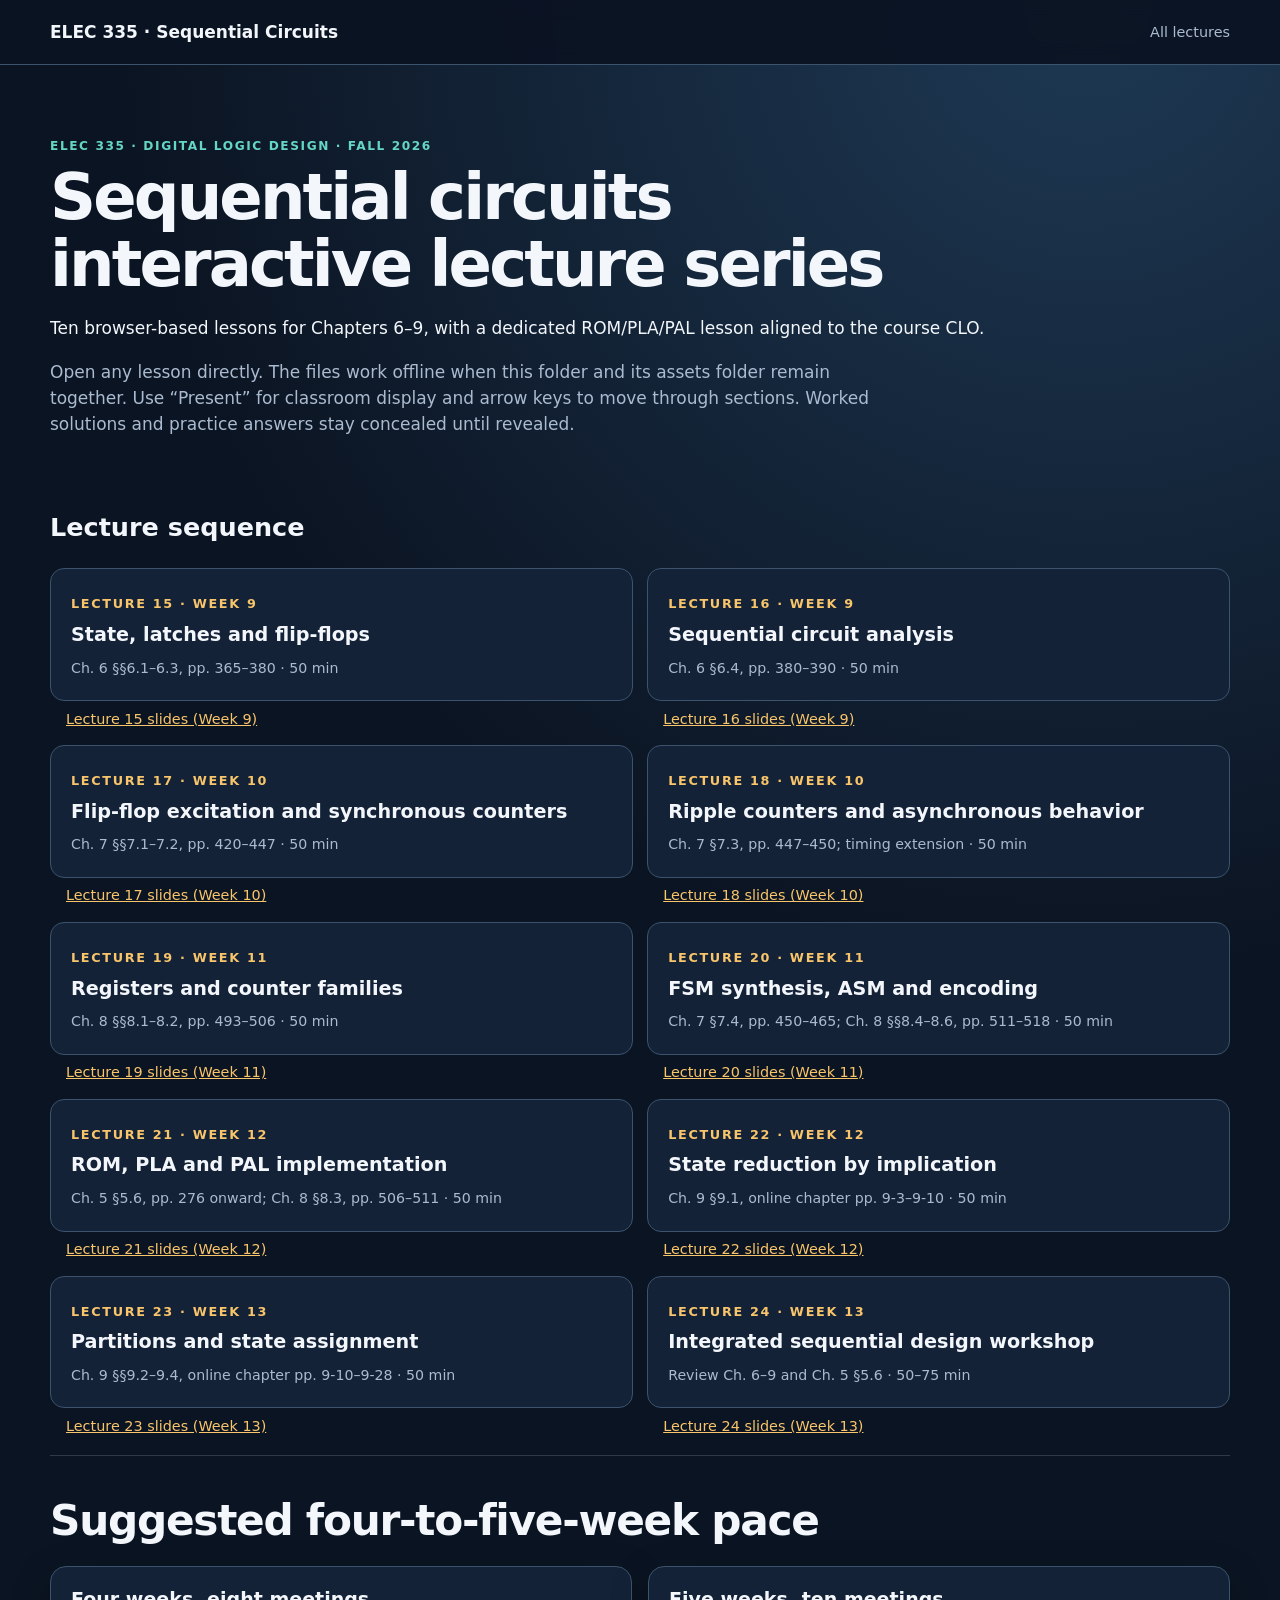
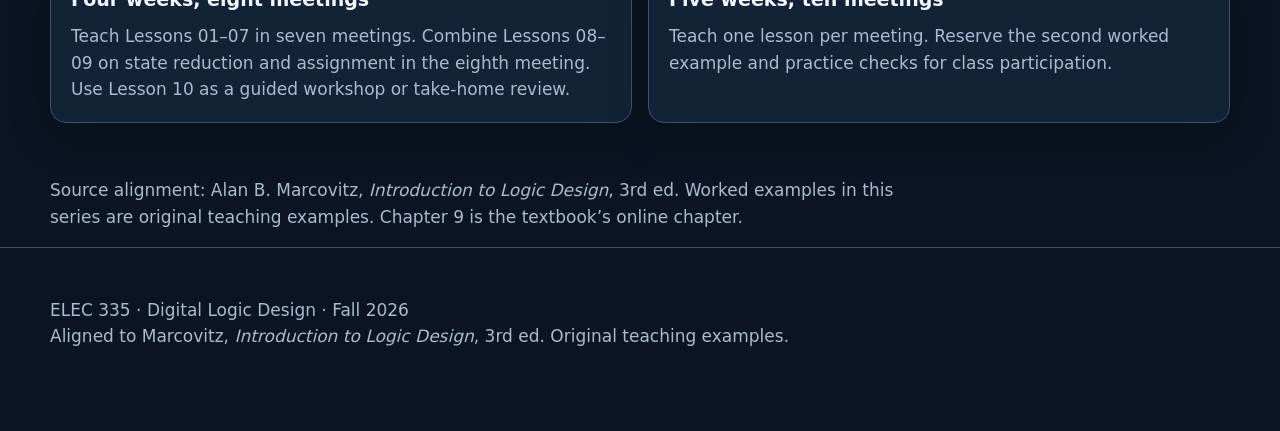
==== index.html @ 17458461 "Publish ELEC 335 sequential circuits lessons" ====
<!doctype html>
<html lang="en">
<head>
  <meta charset="utf-8">
  <meta name="viewport" content="width=device-width, initial-scale=1">
  <meta name="theme-color" content="#0b1422">
  <title>Sequential Circuits · ELEC 335</title>
  <link rel="stylesheet" href="assets/style.css">
  <script src="assets/lessons.js" defer></script>
  <script src="assets/app.js" defer></script>
</head>
<body>
  <a class="skip" href="#app">Skip to lesson</a>
  <header class="topbar"><div class="wrap">
    <a class="brand" href="index.html">ELEC 335 · Sequential Circuits</a>
    <nav aria-label="Course navigation"><a href="index.html">All lectures</a></nav>
  </div></header>
  <main id="app" class="wrap"></main>
  <footer class="footer"><div class="wrap">
    <p>ELEC 335 · Digital Logic Design · Fall 2026<br>Aligned to Marcovitz, <em>Introduction to Logic Design</em>, 3rd ed. Original teaching examples.</p>
  </div></footer>
  
</body>
</html>
---- assets/style.css ----
:root{--bg:#0b1422;--surface:#142237;--surface2:#1b2d45;--ink:#f3f7fc;--muted:#aabbd0;--line:#3b536d;--accent:#65d6c3;--accent2:#f9c56b;--bad:#ff8d89;--good:#87e0a1;--shadow:0 14px 40px rgba(0,0,0,.22)}
*{box-sizing:border-box}html{scroll-behavior:smooth}body{margin:0;background:radial-gradient(circle at 85% 0%,#1e3954 0%,var(--bg) 42%);color:var(--ink);font:17px/1.55 system-ui,-apple-system,"Segoe UI",sans-serif}button,input,select{font:inherit}button{cursor:pointer}a{color:var(--accent)}a:hover{text-decoration-thickness:2px}button:focus-visible,a:focus-visible,input:focus-visible,select:focus-visible{outline:3px solid var(--accent2);outline-offset:3px}.skip{position:absolute;top:-80px;left:1rem;background:var(--accent2);color:#152033;padding:.6rem;z-index:10}.skip:focus{top:1rem}.wrap{width:min(1180px,calc(100% - 2.2rem));margin:auto}.topbar{position:sticky;top:0;z-index:5;background:rgba(11,20,34,.95);border-bottom:1px solid var(--line);backdrop-filter:blur(10px)}.topbar .wrap{display:flex;align-items:center;gap:1rem;min-height:64px}.brand{font-weight:750;color:var(--ink);text-decoration:none;white-space:nowrap}.topbar nav{margin-left:auto;display:flex;gap:.65rem;align-items:center}.topbar nav a{font-size:.9rem;text-decoration:none;color:var(--muted)}.topbar nav a:hover{color:var(--ink)}.btn{border:1px solid var(--line);border-radius:10px;background:var(--surface2);color:var(--ink);padding:.54rem .88rem;min-height:42px}.btn:hover{border-color:var(--accent);background:#24415b}.btn.primary{background:var(--accent);border-color:var(--accent);color:#0a2630;font-weight:700}.btn.primary:hover{background:#90eadb}.btn.warn{border-color:var(--accent2)}.btn.small{min-height:36px;font-size:.86rem;padding:.35rem .65rem}.btn:disabled{opacity:.45;cursor:not-allowed}.hero{padding:4.4rem 0 2.7rem}.eyebrow{text-transform:uppercase;letter-spacing:.13em;color:var(--accent);font-size:.76rem;font-weight:750}.hero h1{font-size:clamp(2.4rem,5.2vw,4.5rem);line-height:1.05;letter-spacing:-.045em;margin:.55rem 0 1rem;max-width:930px}.hero .lead{font-size:clamp(1.15rem,2.2vw,1.55rem);color:var(--muted);max-width:800px;margin:0 0 1.3rem}.meta{display:flex;flex-wrap:wrap;gap:.5rem 1.3rem;color:var(--muted);font-size:.91rem}.meta strong{color:var(--ink)}.slide{padding:2.3rem 0;border-top:1px solid rgba(170,187,208,.22);scroll-margin-top:75px}.slide h2{font-size:clamp(1.7rem,3.3vw,2.75rem);line-height:1.15;letter-spacing:-.03em;margin:.25rem 0 1.25rem}.slide h3{font-size:1.19rem;line-height:1.25;margin:.1rem 0 .7rem}.section-number{color:var(--accent2);font-size:.84rem;font-weight:800;letter-spacing:.14em}.grid{display:grid;grid-template-columns:repeat(2,minmax(0,1fr));gap:1rem}.grid.three{grid-template-columns:repeat(3,minmax(0,1fr))}.panel{background:var(--surface);border:1px solid var(--line);border-radius:16px;padding:1.25rem;box-shadow:var(--shadow)}.panel p:last-child{margin-bottom:0}.panel p{color:var(--muted);margin:.3rem 0 .7rem}.statement{font-size:1.15rem;background:linear-gradient(100deg,#1c3846,var(--surface));border-left:4px solid var(--accent);padding:1rem 1.2rem;border-radius:0 12px 12px 0;margin:1rem 0}.outcomes{display:grid;grid-template-columns:repeat(3,1fr);gap:.8rem;padding:0;list-style:none;margin:1.2rem 0}.outcomes li{padding:1rem;background:var(--surface);border:1px solid var(--line);border-radius:12px}.outcomes li:before{content:'✓';color:var(--accent);font-weight:800;margin-right:.5rem}.table-wrap{overflow-x:auto}.data-table{border-collapse:collapse;width:100%;font-variant-numeric:tabular-nums}.data-table th,.data-table td{text-align:left;padding:.7rem .85rem;border-bottom:1px solid var(--line);vertical-align:top}.data-table th{background:var(--surface2);color:var(--ink)}.data-table tr.active td{background:#1b4b55;color:#fff}.data-table tr:last-child td{border-bottom:0}.widget{background:var(--surface);border:1px solid var(--line);border-radius:18px;padding:1.35rem;min-height:285px}.widget-intro{color:var(--muted);margin:.2rem 0 1.1rem}.controls{display:flex;align-items:end;flex-wrap:wrap;gap:.7rem;margin:.9rem 0}.control{display:flex;flex-direction:column;gap:.25rem;font-size:.85rem;color:var(--muted)}select,input[type=text],input[type=number]{background:#0d1a2a;border:1px solid var(--line);border-radius:8px;color:var(--ink);min-height:42px;padding:.45rem .6rem}.toggle{display:inline-flex;align-items:center;gap:.4rem;background:var(--surface2);padding:.45rem .7rem;border-radius:8px;min-height:42px}.toggle input{width:20px;height:20px;accent-color:var(--accent)}.readout{min-height:64px;background:#0d1d2e;border-radius:12px;padding:.8rem 1rem;margin:.8rem 0;color:var(--ink)}.readout strong{color:var(--accent2)}.bits{display:flex;gap:.5rem;align-items:center;flex-wrap:wrap;margin:1rem 0}.bit{display:grid;place-items:center;min-width:56px;min-height:70px;padding:.35rem;border:2px solid var(--line);border-radius:12px;background:#101f31;font-size:2rem;font-weight:800;font-variant-numeric:tabular-nums;transition:transform .28s,background .28s,border-color .28s}.bit.on{background:#174a50;border-color:var(--accent);color:#cafff6}.bit.changed{animation:bitflash .65s ease}.bit-label{font-size:.75rem;color:var(--muted);text-align:center}.bit-cell{display:flex;flex-direction:column;gap:.25rem}.bit-arrow{font-size:1.5rem;color:var(--accent2)}@keyframes bitflash{0%{transform:translateY(-14px) scale(1.12);box-shadow:0 0 0 0 rgba(101,214,195,.6)}100%{transform:translateY(0) scale(1);box-shadow:0 0 0 15px rgba(101,214,195,0)}}.pulse{animation:pulse .7s ease}@keyframes pulse{0%{filter:brightness(2)}100%{filter:brightness(1)}}.trace{display:flex;flex-wrap:wrap;gap:.3rem;align-items:center;min-height:34px;margin:.7rem 0;font-variant-numeric:tabular-nums}.trace .token{padding:.25rem .5rem;background:#213850;border-radius:7px;color:var(--ink)}.trace .token.latest{background:var(--accent);color:#0b2830;font-weight:800}.trace .sep{color:var(--muted)}.legend{font-size:.87rem;color:var(--muted)}.state-row{display:flex;flex-wrap:wrap;align-items:center;gap:.65rem;margin:1rem 0}.state-node{border:2px solid var(--line);border-radius:999px;padding:.65rem 1rem;min-width:90px;text-align:center;background:#12273b;transition:.3s}.state-node.active{background:#155159;border-color:var(--accent);transform:scale(1.07)}.state-link{color:var(--accent2);font-size:1.2rem}.pair-grid{display:grid;grid-template-columns:repeat(3,minmax(0,1fr));gap:.5rem}.pair{padding:.7rem;border-radius:10px;background:#20334a;border:1px solid var(--line);font-variant-numeric:tabular-nums}.pair.marked{background:#56313b;border-color:var(--bad)}.pair.merge{background:#245340;border-color:var(--good)}.block-row{display:flex;gap:.6rem;flex-wrap:wrap;margin:1rem 0}.block{padding:.65rem 1rem;background:#263a50;border:1px solid var(--accent2);border-radius:10px;font-size:1.2rem;font-weight:700}.worked{display:grid;grid-template-columns:repeat(2,minmax(0,1fr));gap:1rem}.worked article,.practice article{background:var(--surface);border:1px solid var(--line);border-radius:14px;padding:1.2rem}.prompt{font-size:1.07rem;color:var(--ink)}.step-list{counter-reset:step;margin:1rem 0;padding-left:0;list-style:none}.step-list li{display:none;padding:.5rem .4rem .5rem 2.3rem;position:relative;border-bottom:1px solid var(--line)}.step-list li.visible{display:block;animation:fade .3s ease}.step-list li:before{counter-increment:step;content:counter(step);position:absolute;left:.15rem;top:.5rem;color:var(--accent);font-weight:800}@keyframes fade{from{opacity:0;transform:translateY(5px)}to{opacity:1;transform:none}}.answer{background:#183b36;border-left:3px solid var(--good);padding:.75rem 1rem;border-radius:0 8px 8px 0;margin:1rem 0;display:none}.answer.visible{display:block;animation:fade .3s}.practice{display:grid;grid-template-columns:repeat(2,minmax(0,1fr));gap:1rem}.hint{color:var(--accent2);display:none}.hint.visible{display:block}.mini-actions{display:flex;flex-wrap:wrap;gap:.5rem;margin-top:1rem}.footer{padding:2rem 0 4rem;color:var(--muted);border-top:1px solid var(--line)}.footer-nav{display:flex;justify-content:space-between;gap:1rem;margin-bottom:1rem}.footer-nav a{max-width:44%}.notes{display:none}.notes.visible{display:block}.notes ol{margin-bottom:0}.notes li{margin:.5rem 0}.clock{display:inline-grid;place-items:center;border-radius:50%;width:44px;height:44px;background:#314356;border:2px solid var(--line);font-size:1.35rem}.clock.tick{background:var(--accent2);color:#172439;animation:clocktick .5s}@keyframes clocktick{50%{transform:scale(1.25)}}.wave{display:flex;gap:3px;overflow-x:auto;margin:.8rem 0}.wave-col{min-width:35px;text-align:center;background:#213850;border-radius:5px;padding:.3rem .1rem;font-variant-numeric:tabular-nums}.wave-col:last-child{background:#17615f}.small{font-size:.87rem;color:var(--muted)}.invalid{color:var(--bad)}.success{color:var(--good)}.index-hero{padding:4.5rem 0 2rem}.index-hero h1{font-size:clamp(2.4rem,5vw,4.8rem);line-height:1.05;letter-spacing:-.045em;margin:.5rem 0}.lesson-list{display:grid;grid-template-columns:repeat(2,minmax(0,1fr));gap:.9rem;padding:0;list-style:none}.lesson-link{display:block;text-decoration:none;color:var(--ink);padding:1.25rem;background:var(--surface);border:1px solid var(--line);border-radius:14px;min-height:130px}.lesson-link:hover{border-color:var(--accent);transform:translateY(-2px)}.lesson-link .num{color:var(--accent2);font-size:.8rem;font-weight:800;letter-spacing:.13em}.lesson-link strong{display:block;font-size:1.2rem;margin:.25rem 0}.lesson-link small{color:var(--muted)}.course-note{color:var(--muted);max-width:860px}.present-bar{display:none}.presenting{background:var(--bg)}.presenting .topbar,.presenting .footer{display:none}.presenting main.wrap{width:min(1280px,calc(100% - 3rem))}.presenting .slide{display:none;border:0;min-height:calc(100vh - 70px);padding:4vh 0}.presenting .slide.active{display:block}.presenting .hero{padding-top:3vh}.presenting .present-bar{display:flex;position:fixed;z-index:9;bottom:0;left:0;right:0;justify-content:center;gap:.5rem;background:rgba(8,16,28,.96);padding:.45rem;border-top:1px solid var(--line)}.presenting .present-bar .progress-text{min-width:80px;text-align:center;padding:.45rem;color:var(--muted)}.presenting .slide h2{font-size:clamp(2.1rem,4vw,3.5rem)}
@media(max-width:800px){.grid.three,.outcomes{grid-template-columns:1fr}.grid,.worked,.practice,.lesson-list{grid-template-columns:1fr}.topbar nav a{display:none}.hero{padding-top:2.7rem}.pair-grid{grid-template-columns:repeat(2,minmax(0,1fr))}}
@media(max-width:500px){body{font-size:16px}.wrap{width:min(100% - 1.2rem,1180px)}.topbar .wrap{gap:.4rem}.brand{font-size:.85rem}.topbar nav{gap:.3rem}.topbar nav button{font-size:.76rem;padding:.34rem .45rem;min-height:36px}.widget{padding:.8rem}.bit{min-width:45px;min-height:57px;font-size:1.55rem}.pair-grid{grid-template-columns:1fr 1fr}.presenting main.wrap{width:calc(100% - 1rem)}}
@media(prefers-reduced-motion:reduce){*,*:before,*:after{animation-duration:.01ms!important;transition-duration:.01ms!important;scroll-behavior:auto!important}}
.logic-lanes{display:grid;grid-template-columns:repeat(2,minmax(0,1fr));gap:.6rem;margin-top:.7rem}.logic-lane{padding:.75rem;background:#20334a;border:1px solid var(--line);border-radius:10px}.logic-lane.active{background:#245340;border-color:var(--good)}.logic-lane small{color:var(--muted);display:block}
.transfer-steps{display:grid;grid-template-columns:repeat(3,minmax(0,1fr));gap:1rem;list-style:none;counter-reset:transfer;padding:0}.transfer-steps li{background:var(--surface);border:1px solid var(--line);border-radius:12px;padding:1rem}.transfer-steps li:before{counter-increment:transfer;content:counter(transfer,decimal-leading-zero);display:block;color:var(--accent2);font-weight:800;margin-bottom:.55rem}@media(max-width:800px){.transfer-steps{grid-template-columns:1fr}}
.deck-link{display:inline-block;margin:.42rem 1rem 0;color:var(--accent2);font-size:.9rem}
.circuit-visual{display:grid;gap:.85rem}.diagram-intro{color:var(--muted);margin:0 0 .2rem}.diagram-picker{max-width:290px}.diagram-lead{font-size:1.08rem;line-height:1.45}.diagram-formula{background:#173c42;border-left:4px solid var(--accent);border-radius:0 9px 9px 0;padding:.65rem .9rem;font-weight:650;font-variant-numeric:tabular-nums}.diagram-panel{background:var(--surface);border:1px solid var(--line);border-radius:15px;padding:.85rem 1rem}.diagram-panel h3{margin:0 0 .35rem}.diagram-scroll{overflow-x:auto}.circuit-svg{display:block;width:100%;min-width:700px;max-height:380px;background:#0d1d2e;border-radius:10px}.circuit-wire{fill:none;stroke:#86a7bf;stroke-width:2.5;stroke-linecap:round;stroke-linejoin:round}.circuit-node>path:first-child,.circuit-node>rect:first-child,.circuit-node>circle:first-child{fill:#1d3b51;stroke:#86b4c9;stroke-width:2}.circuit-node.is-one>path:first-child,.circuit-node.is-one>rect:first-child{fill:#1c5a58;stroke:var(--accent)}.circuit-node .gate-extra,.circuit-node .ff-clock{fill:none;stroke:#acd8e0;stroke-width:2}.node-label{fill:#f4f8fb;font-size:16px;font-weight:700}.node-sub{fill:#b7ccdb;font-size:12px}.node-value{fill:#f9c56b;font-size:15px;font-weight:800}.timing-svg{display:block;width:100%;min-width:650px;max-height:340px;background:#0d1d2e;border-radius:10px}.time-selected{fill:#28514f;opacity:.6}.time-grid{stroke:#4a6172;stroke-width:1;stroke-dasharray:3 5}.time-event{fill:#d0dce6;font-size:10px}.clock-marker{fill:none;stroke:var(--accent2);stroke-width:2}.time-label{fill:#f4f8fb;font-size:14px;font-weight:650}.time-signal{fill:none;stroke:var(--accent);stroke-width:3;stroke-linecap:square}.time-bus{fill:#203c51;stroke:#7292a7;stroke-width:1}.time-bus-text{fill:#f4f8fb;font-size:15px;font-weight:700}.diagram-controls{display:flex;flex-wrap:wrap;align-items:center;gap:.5rem;margin-top:.7rem}.diagram-position{margin-left:auto;color:var(--muted);font-size:.88rem}.diagram-explain{min-height:2.7rem;margin:.7rem 0 0;background:#0d1d2e;padding:.65rem .8rem;border-radius:8px}.diagram-explain strong{color:var(--accent2)}.diagram-note{color:var(--muted);font-size:.88rem;margin:.1rem 0 .5rem}
@media(max-width:700px){.diagram-panel{padding:.65rem}.diagram-position{width:100%;margin:0}.diagram-formula{font-size:.92rem}}
.circuit-svg,.timing-svg{max-height:none;height:auto}.time-signal.clock-wave{stroke:var(--accent2)}
.circuit-visual,.diagram-panel,.diagram-scroll{min-width:0}.diagram-scroll{max-width:100%}.diagram-formula{overflow-wrap:anywhere}
.worked-example{background:var(--surface);border:1px solid var(--line);border-radius:16px;padding:1.2rem}.worked-example>.prompt{font-size:1.13rem;margin:.1rem 0 1.2rem}.worked-example>h3{margin:1.35rem 0 .3rem}.example-visual{display:grid;gap:.85rem;min-width:0}.example-visual .diagram-panel{background:#101e30}.example-visual .diagram-intro{margin:0}.worked-example .step-list{max-width:900px}
.circuit-wire.feedback-wire{stroke:var(--accent2);stroke-width:1.7;stroke-dasharray:6 6;opacity:.8}
@media print{body{background:#fff;color:#111}.topbar,.present-bar,.btn{display:none!important}.slide{break-inside:avoid;border-color:#bbb}.panel,.widget,.worked article,.practice article{background:#fff;color:#111;box-shadow:none;border-color:#999}.panel p,.small,.legend,.course-note{color:#333}.answer,.hint,.step-list li,.notes{display:block!important}.readout{background:#eee;color:#111}.data-table th{background:#eee;color:#111}}
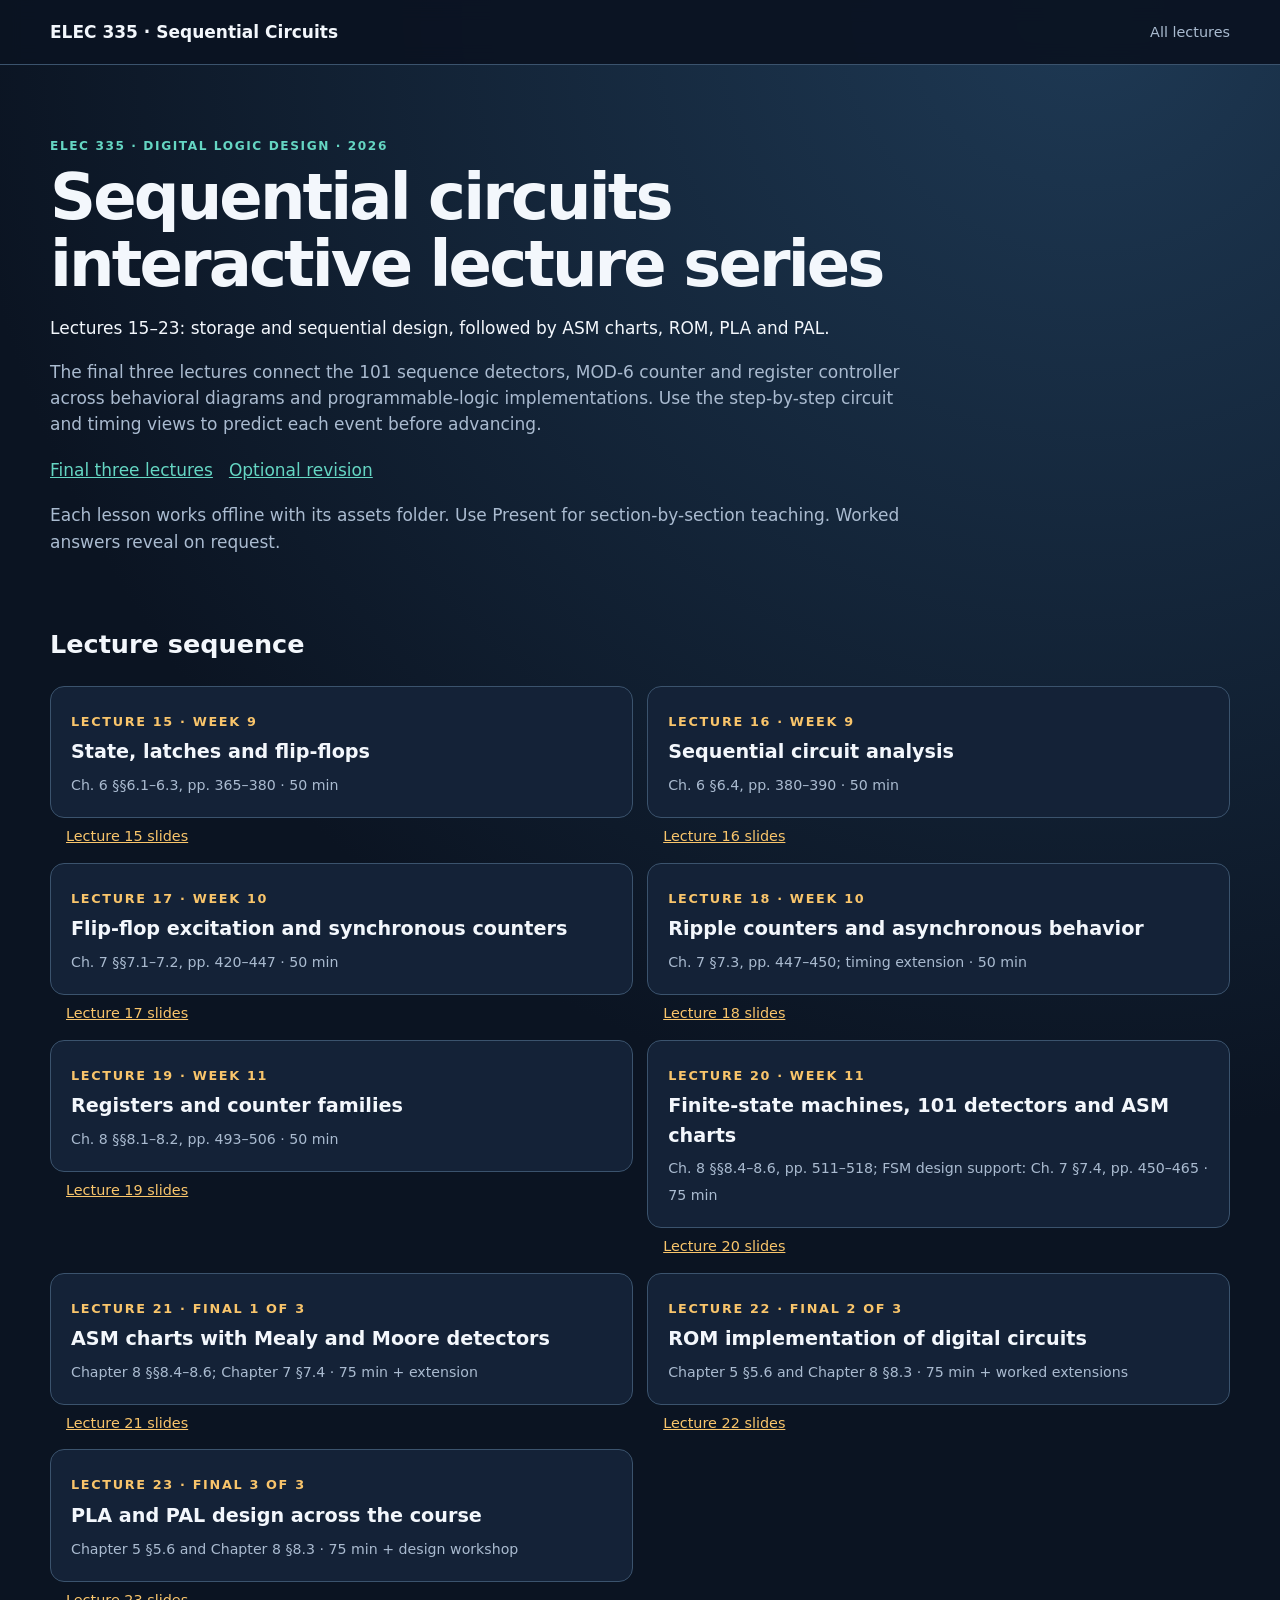
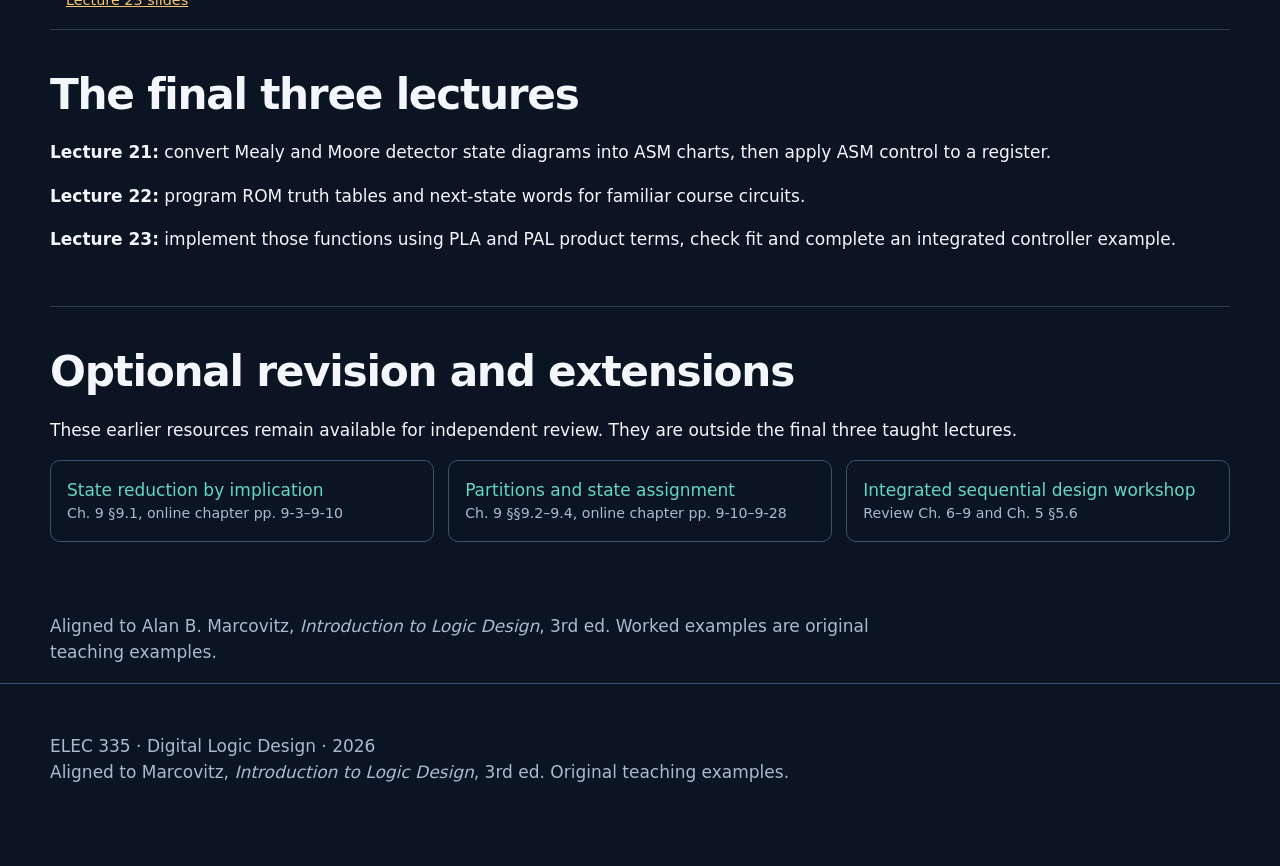
==== commit 7ca2a3a6: "Add final ASM ROM PLA and PAL interactive lectures" ====
--- a/index.html
+++ b/index.html
@@ -1,24 +1,15 @@
 <!doctype html>
-<html lang="en">
-<head>
-  <meta charset="utf-8">
-  <meta name="viewport" content="width=device-width, initial-scale=1">
-  <meta name="theme-color" content="#0b1422">
-  <title>Sequential Circuits · ELEC 335</title>
-  <link rel="stylesheet" href="assets/style.css">
-  <script src="assets/lessons.js" defer></script>
-  <script src="assets/app.js" defer></script>
-</head>
-<body>
-  <a class="skip" href="#app">Skip to lesson</a>
-  <header class="topbar"><div class="wrap">
-    <a class="brand" href="index.html">ELEC 335 · Sequential Circuits</a>
-    <nav aria-label="Course navigation"><a href="index.html">All lectures</a></nav>
-  </div></header>
-  <main id="app" class="wrap"></main>
-  <footer class="footer"><div class="wrap">
-    <p>ELEC 335 · Digital Logic Design · Fall 2026<br>Aligned to Marcovitz, <em>Introduction to Logic Design</em>, 3rd ed. Original teaching examples.</p>
-  </div></footer>
-  
-</body>
-</html>
+<html lang="en"><head><meta charset="utf-8"><meta name="viewport" content="width=device-width, initial-scale=1"><meta name="theme-color" content="#0b1422"><title>Interactive lecture series · ELEC 335</title>
+  <link rel="stylesheet" href="assets/style.css?v=20261110-1">
+  <link rel="stylesheet" href="assets/lesson06.css?v=20261110-1">
+  <link rel="stylesheet" href="assets/final-course.css?v=20261110-1">
+  <script src="assets/lessons.js?v=20261110-1" defer></script>
+  <script src="assets/visuals.js?v=20261110-1" defer></script>
+  <script src="assets/example-visuals.js?v=20261110-1" defer></script>
+  <script src="assets/lesson06.js?v=20261110-1" defer></script>
+  <script src="assets/final-models.js?v=20261110-1" defer></script>
+  <script src="assets/final-course.js?v=20261110-1" defer></script>
+  <script src="assets/app.js?v=20261110-1" defer></script>
+</head><body><a class="skip" href="#app">Skip to lesson</a><header class="topbar"><div class="wrap"><a class="brand" href="index.html">ELEC 335 · Sequential Circuits</a><nav aria-label="Course navigation"><a href="index.html">All lectures</a></nav></div></header><main id="app" class="wrap"></main><footer class="footer"><div class="wrap"><p>ELEC 335 · Digital Logic Design · 2026<br>Aligned to Marcovitz, <em>Introduction to Logic Design</em>, 3rd ed. Original teaching examples.</p></div></footer>
+
+</body></html>
--- a/assets/style.css
+++ b/assets/style.css
@@ -12,4 +12,6 @@
 .circuit-visual,.diagram-panel,.diagram-scroll{min-width:0}.diagram-scroll{max-width:100%}.diagram-formula{overflow-wrap:anywhere}
 .worked-example{background:var(--surface);border:1px solid var(--line);border-radius:16px;padding:1.2rem}.worked-example>.prompt{font-size:1.13rem;margin:.1rem 0 1.2rem}.worked-example>h3{margin:1.35rem 0 .3rem}.example-visual{display:grid;gap:.85rem;min-width:0}.example-visual .diagram-panel{background:#101e30}.example-visual .diagram-intro{margin:0}.worked-example .step-list{max-width:900px}
 .circuit-wire.feedback-wire{stroke:var(--accent2);stroke-width:1.7;stroke-dasharray:6 6;opacity:.8}
+.whiteboard{margin:1.2rem 0;padding:1rem;background:#e7e7e7;border-radius:12px;color:#243244}.whiteboard img{display:block;width:100%;height:auto;cursor:zoom-in}.whiteboard figcaption{font-size:.88rem;margin-top:.6rem}.equation-list{padding:.8rem 1rem;background:#173c42;border-left:4px solid var(--accent);border-radius:0 9px 9px 0;margin:1rem 0;font-variant-numeric:tabular-nums}.equation-list p{margin:.3rem 0}.state-rule{background:var(--surface);border:1px solid var(--line);border-radius:12px;margin-top:1rem;padding:1rem}.state-rule p{margin:.5rem 0 0}
+.jk-state-diagram{display:flex;align-items:center;justify-content:center;gap:1.2rem;margin:1.1rem 0}.jk-state{border:2px solid var(--accent);border-radius:50%;width:150px;height:150px;display:flex;flex-direction:column;align-items:center;justify-content:center;text-align:center;background:#173b48}.jk-state span{font-size:1.45rem;font-weight:750}.jk-state small{font-size:.76rem;color:var(--muted);padding:.25rem}.jk-state-arrows{display:grid;gap:.8rem;min-width:230px;text-align:center;color:var(--accent2);font-weight:750}@media(max-width:650px){.jk-state-diagram{gap:.35rem}.jk-state{width:105px;height:105px}.jk-state span{font-size:1.1rem}.jk-state small{font-size:.64rem}.jk-state-arrows{min-width:118px;font-size:.73rem}}
 @media print{body{background:#fff;color:#111}.topbar,.present-bar,.btn{display:none!important}.slide{break-inside:avoid;border-color:#bbb}.panel,.widget,.worked article,.practice article{background:#fff;color:#111;box-shadow:none;border-color:#999}.panel p,.small,.legend,.course-note{color:#333}.answer,.hint,.step-list li,.notes{display:block!important}.readout{background:#eee;color:#111}.data-table th{background:#eee;color:#111}}
--- a/assets/lesson06.css
+++ b/assets/lesson06.css
@@ -0,0 +1,2 @@
+body[data-lesson="06"] details{margin:1rem 0;padding:.8rem 1rem;background:var(--surface2);border-radius:8px}body[data-lesson="06"] summary{cursor:pointer;color:var(--accent2);font-weight:650}body[data-lesson="06"] li{margin:.4rem 0}.fsm-architecture{display:flex;align-items:center;justify-content:center;gap:.65rem;margin:1.4rem 0}.fsm-architecture>div{padding:1rem;border:2px solid var(--line);border-radius:8px;text-align:center}.fsm-architecture small{color:var(--muted)}.fsm-architecture>span{color:var(--accent);font-size:2rem}.fsm-feedback{border-bottom:2px solid var(--accent);padding:.7rem;text-align:center}.fsm-svg{display:block;width:100%;height:auto;background:#0d1d2e;border-radius:12px;margin:.7rem 0}.fsm-svg text{fill:var(--ink);font:22px system-ui,sans-serif}.fsm-svg .fsm-note{font-size:18px;fill:var(--muted)}.fsm-state circle{fill:#19374b;stroke:#8bacbd;stroke-width:3}.fsm-state.selected circle{fill:#1a5755;stroke:var(--accent2);stroke-width:4}.fsm-edge{color:#8bacbd}.fsm-edge path,.fsm-reset-arrow{stroke:currentColor;stroke-width:3;fill:none}.fsm-edge.chosen{color:var(--accent2)}.fsm-edge.chosen path{stroke-width:5}.fsm-edge.chosen text{fill:var(--accent2);font-weight:750}.asm-boundary{fill:none;stroke:#3b536d;stroke-width:2;stroke-dasharray:7 5}.asm-state,.asm-decision,.asm-output{fill:#1a344b;stroke:#90b2c7;stroke-width:2}.asm-block.selected .asm-state{fill:#1a5755;stroke:var(--accent2);stroke-width:4}.asm-wire{fill:none;stroke:#91b0c1;stroke-width:3}.asm-svg .chosen{stroke:var(--accent2);stroke-width:5}.asm-svg .asm-output.chosen{fill:#615222}.asm-svg .asm-caption{font-size:17px;fill:var(--muted)}.asm-svg .asm-destination{font-size:21px;fill:var(--accent)}.fsm-view-zone{max-width:100%;min-width:0}.fsm-view-zone .fsm-svg{min-width:690px}.fsm-wave{display:block;min-width:950px;width:100%;background:#0d1d2e;border-radius:10px}.fsm-wave text{font:16px system-ui;fill:var(--ink)}.fsm-wave .wave-label{font-size:12px;fill:var(--muted)}.wave-grid{stroke:#3b536d;stroke-dasharray:4 5}.wave-signal{fill:none;stroke:var(--accent);stroke-width:3}.wave-signal.clock-wave{stroke:var(--accent2)}.fsm-history{margin-top:1rem}.fsm-stream-view .latest{outline:2px solid var(--accent2)}#fsm101-lab input{max-width:220px}body[data-lesson="06"] .outcomes{grid-template-columns:repeat(2,1fr)}@media(max-width:800px){.fsm-architecture{flex-wrap:wrap}.fsm-architecture>div{padding:.6rem}.fsm-svg{min-width:620px}body[data-lesson="06"] .slide{overflow-wrap:anywhere;min-width:0}body[data-lesson="06"] .slide>.fsm-svg{min-width:0}.asm-svg{font-size:14px}body[data-lesson="06"] .outcomes{grid-template-columns:1fr}}
+
--- a/assets/final-course.css
+++ b/assets/final-course.css
@@ -0,0 +1,4 @@
+.final-course .slide{min-width:0}.final-course details{margin:1rem 0;padding:.8rem 1rem;background:var(--surface2);border:1px solid var(--line);border-radius:9px}.final-course summary{cursor:pointer;color:var(--accent2);font-weight:700}.final-course li{margin:.4rem 0}.final-course .controls{align-items:end}.final-course input[type=text]{max-width:240px}.final-course .player{border:1px solid var(--line);border-radius:14px;padding:1rem;background:var(--surface);margin:1rem 0;min-width:0}.final-course .player-head{display:flex;gap:1rem;flex-wrap:wrap;align-items:center}.final-course .player-head h3{margin:0}.final-course .position{margin-left:auto;color:var(--accent2);font-variant-numeric:tabular-nums}.final-course .view-controls{display:flex;flex-wrap:wrap;gap:.5rem;margin:1rem 0}.final-course .view-controls .btn[aria-pressed=true]{border-color:var(--accent2);color:var(--accent2)}.final-course .diagram-scroll{max-width:100%;overflow-x:auto;overscroll-behavior-inline:contain}.final-course svg.lesson-diagram{display:block;width:100%;min-width:760px;height:auto;background:#0d1d2e;border-radius:10px}.final-course .lesson-diagram text{fill:var(--ink);font:18px system-ui,sans-serif}.final-course .lesson-diagram .small-label{font-size:14px;fill:var(--muted)}.final-course .lesson-diagram .signal-label{fill:var(--accent2);font-weight:700}.final-course .wire{fill:none;stroke:#91b0c1;stroke-width:2.5}.final-course .wire.hot{stroke:var(--accent2);stroke-width:4}.final-course .logic-box,.final-course .gate-shape{fill:#19374b;stroke:#8bacbd;stroke-width:2}.final-course .logic-box.hot,.final-course .gate-shape.hot{fill:#1a5755;stroke:var(--accent2);stroke-width:3}.final-course .logic-box.current{fill:#1a5755;stroke:var(--accent);stroke-width:3}.final-course .output-box{fill:#173c42;stroke:var(--accent);stroke-width:2}.final-course .wave-grid{stroke:#3b536d;stroke-dasharray:3 5}.final-course .wave-line{fill:none;stroke:var(--accent);stroke-width:3}.final-course .wave-line.clock-wave{stroke:var(--accent2)}.final-course .wave-bus{fill:#1d354b;stroke:#7795aa}.final-course .selected-event{fill:#4d5330;opacity:.4}.final-course .event-note{padding:.8rem 1rem;background:#112b3d;border-left:4px solid var(--accent2);margin:1rem 0;min-height:3.5rem}.final-course .signal-values{display:flex;flex-wrap:wrap;gap:.5rem 1.3rem;margin:.8rem 0;font-variant-numeric:tabular-nums}.final-course .signal-values strong{color:var(--accent2)}.final-course .table-wrap{max-height:480px;overflow:auto}.final-course table th{position:sticky;top:0;z-index:1}.final-course .logic-expression{font-family:Consolas,monospace;font-size:1.08rem;overflow-wrap:anywhere}.final-course .fit-ok{color:var(--good)}.final-course .fit-fail{color:var(--bad)}.course-links{display:flex;gap:1rem;flex-wrap:wrap;margin:1.2rem 0}.final-course .section-nav{display:flex;gap:.7rem;flex-wrap:wrap}.final-course .section-nav a{font-size:.91rem}.final-course .step-solution li{display:none}.final-course .step-solution li.visible{display:list-item}.final-course .worked-result{display:none}.final-course .worked-result.visible{display:block}.final-course .lab-error{color:var(--bad);min-height:1.5em}.final-course .matrix-table td:first-child{font-weight:700}.final-course .matrix-table tr.active td{background:#24534c}.final-course .matrix-key{font-size:.91rem;color:var(--muted)}.extension-list{display:grid;grid-template-columns:repeat(3,minmax(0,1fr));gap:.9rem;padding:0;list-style:none}.extension-list a{display:block;border:1px solid var(--line);padding:1rem;border-radius:10px;text-decoration:none}.extension-list small{display:block;color:var(--muted)}.final-course .flow-row{display:flex;align-items:center;gap:1rem;flex-wrap:wrap;margin:1rem 0}.final-course .flow-row span{padding:.8rem 1rem;border:1px solid var(--line);border-radius:6px}.final-course .flow-row b{color:var(--accent2)}
+@media(max-width:800px){.extension-list{grid-template-columns:1fr}.final-course .outcomes{grid-template-columns:1fr}.final-course .player{padding:.75rem}.final-course .position{margin-left:0}.final-course .controls>*{max-width:100%}.final-course .data-table{font-size:.86rem}.final-course .hero .meta{display:block}.final-course .hero .meta span{display:block;margin:.3rem 0}.final-course .slide h2{overflow-wrap:anywhere}.final-course .footer-nav{flex-wrap:wrap}}
+@media print{.final-course .player{background:#fff}.final-course .step-solution li,.final-course .worked-result{display:block}.final-course .table-wrap{max-height:none}.final-course .event-note{color:#111;background:#eee}.final-course svg.lesson-diagram{background:#0d1d2e;print-color-adjust:exact}}
+
